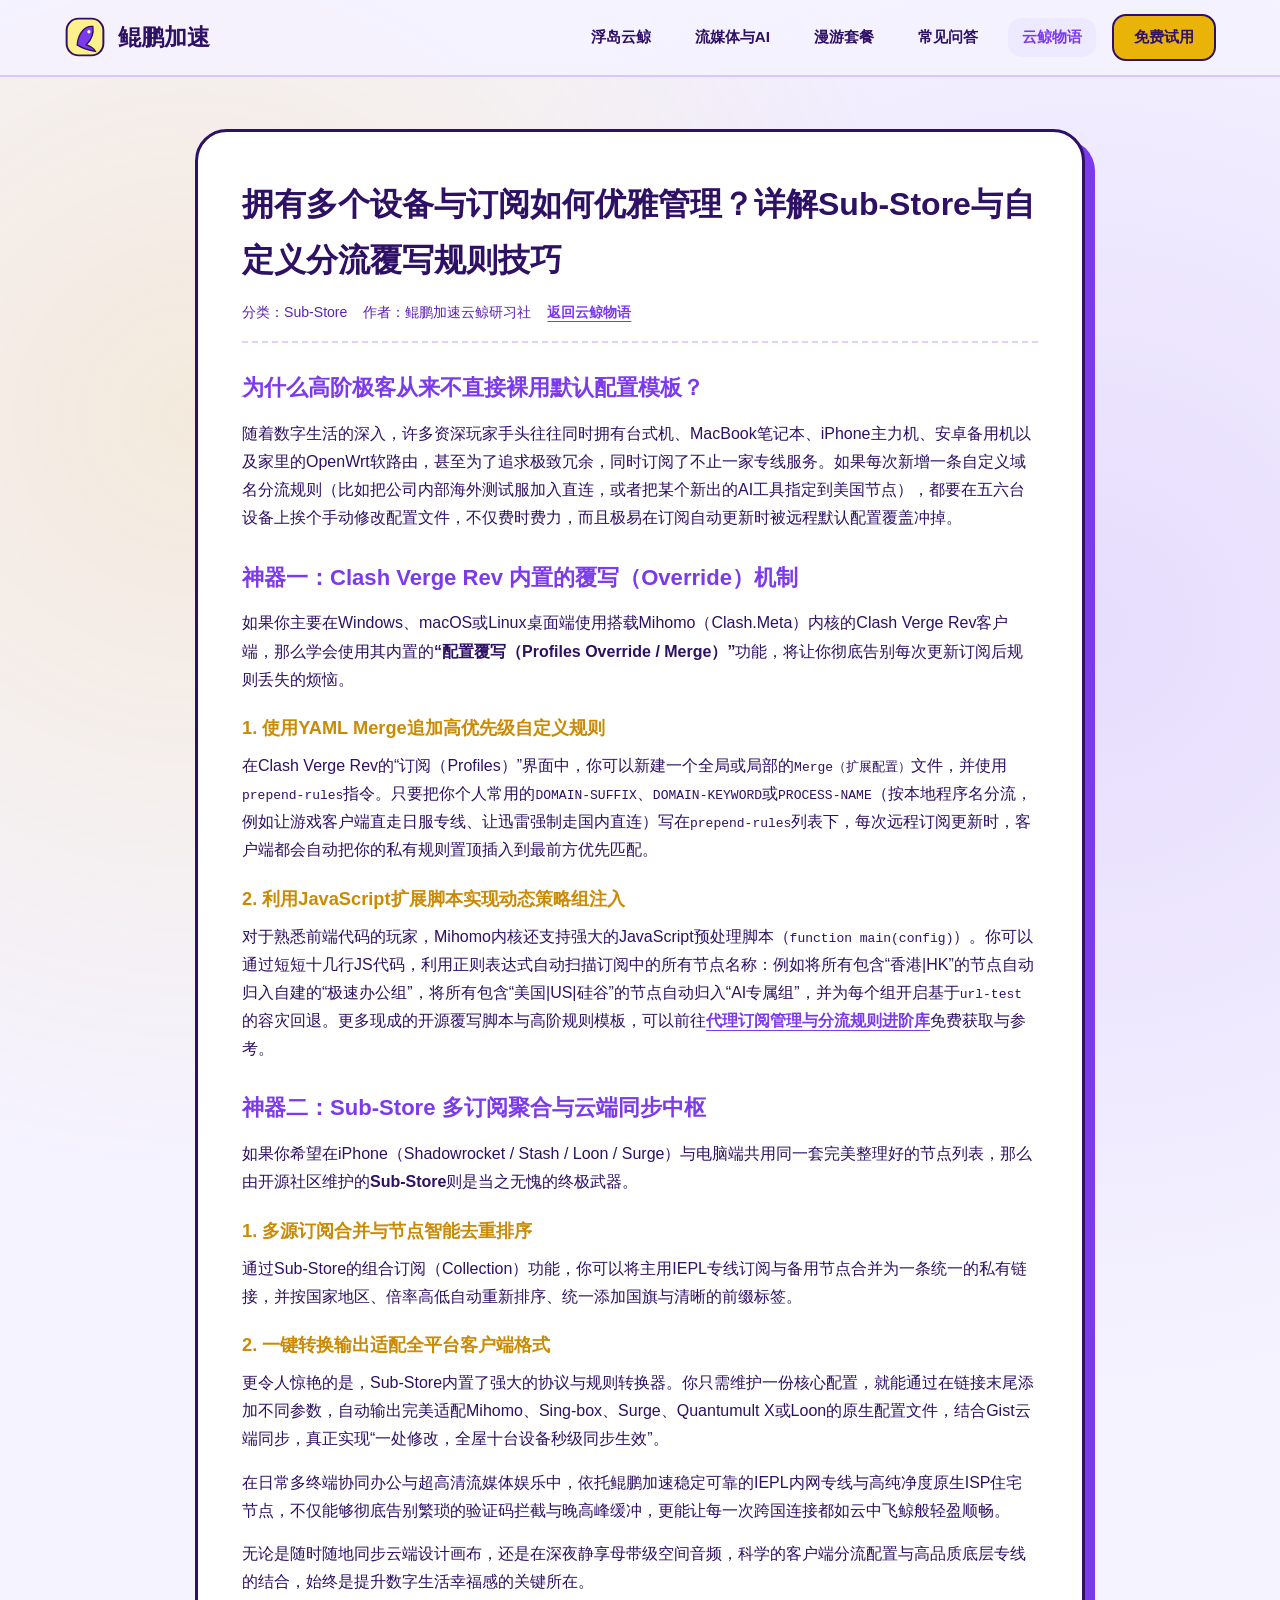
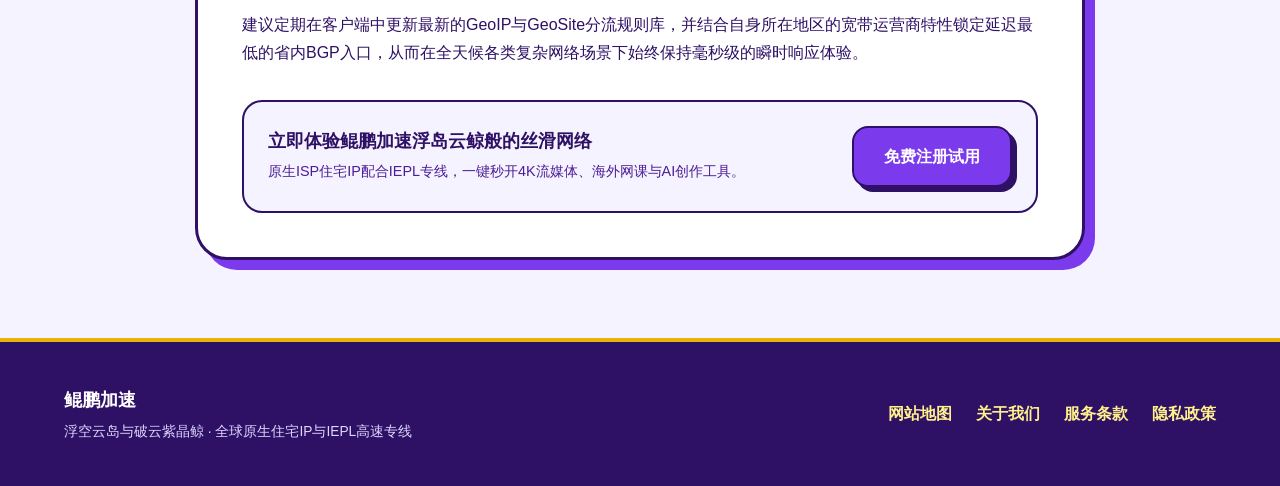
==== clash-verge-substore-subscription-management.html @ 30799417 "Deploy kunpejiasu.mom landing page" ====
<!DOCTYPE html>
<html lang="zh-CN">
<head>
  <meta charset="UTF-8">
  <meta name="viewport" content="width=device-width, initial-scale=1.0">
  <title>拥有多个设备与订阅如何优雅管理？详解Sub-Store与自定义分流覆写规则技巧 - 鲲鹏加速</title>
  <meta name="description" content="面向高阶极客与多设备用户，深入讲解如何利用Sub-Store进行多订阅聚合、节点重命名与正则筛选，以及在Clash Verge Rev中使用JavaScript/YAML覆写实现个性化分流。">
  <link rel="canonical" href="https://kunpejiasu.mom/clash-verge-substore-subscription-management.html">
  <link rel="stylesheet" href="style.css">
</head>
<body>
  <header class="li-header">
  <div class="li-wrap li-nav-row">
    <a href="index.html" class="li-brand">
      <svg width="42" height="42" viewBox="0 0 64 64" fill="none" xmlns="http://www.w3.org/2000/svg" aria-label="鲲鹏加速浮岛紫晶云鲸徽标">
        <rect x="4" y="4" width="56" height="56" rx="18" fill="#FEF08A" stroke="#2E1065" stroke-width="3"/>
        <path d="M20 44 C 22 24, 34 14, 44 16 C 46 28, 40 38, 34 44 C 40 46, 46 50, 48 54 C 36 52, 26 48, 20 44 Z" fill="#7C3AED" stroke="#2E1065" stroke-width="2"/>
        <circle cx="38" cy="24" r="2.5" fill="#FFFFFF"/>
      </svg>
      <span class="li-brand-text">鲲鹏加速</span>
    </a>
    <nav class="li-nav" aria-label="主导航">
      <a href="index.html#features">浮岛云鲸</a>
      <a href="index.html#scenes">流媒体与AI</a>
      <a href="index.html#plans">漫游套餐</a>
      <a href="index.html#faq">常见问答</a>
      <a href="skywhale-notes.html" class="active">云鲸物语</a>
      <a href="https://ww012.twilightaff.com/#/?code=A56DH1Af" class="btn-li-top" rel="nofollow" target="_blank">免费试用</a>
    </nav>
  </div>
</header>
  <main class="li-doc-sec">
    <div class="li-wrap">
      <article class="li-doc-card">
        <h1>拥有多个设备与订阅如何优雅管理？详解Sub-Store与自定义分流覆写规则技巧</h1>
        <div class="li-doc-meta"><span>分类：Sub-Store</span><span>作者：鲲鹏加速云鲸研习社</span><span><a href="skywhale-notes.html">返回云鲸物语</a></span></div>
        <div class="li-doc-body">
          <h2>为什么高阶极客从来不直接裸用默认配置模板？</h2>
<p>随着数字生活的深入，许多资深玩家手头往往同时拥有台式机、MacBook笔记本、iPhone主力机、安卓备用机以及家里的OpenWrt软路由，甚至为了追求极致冗余，同时订阅了不止一家专线服务。如果每次新增一条自定义域名分流规则（比如把公司内部海外测试服加入直连，或者把某个新出的AI工具指定到美国节点），都要在五六台设备上挨个手动修改配置文件，不仅费时费力，而且极易在订阅自动更新时被远程默认配置覆盖冲掉。</p>

<h2>神器一：Clash Verge Rev 内置的覆写（Override）机制</h2>
<p>如果你主要在Windows、macOS或Linux桌面端使用搭载Mihomo（Clash.Meta）内核的Clash Verge Rev客户端，那么学会使用其内置的<strong>“配置覆写（Profiles Override / Merge）”</strong>功能，将让你彻底告别每次更新订阅后规则丢失的烦恼。</p>

<h3>1. 使用YAML Merge追加高优先级自定义规则</h3>
<p>在Clash Verge Rev的“订阅（Profiles）”界面中，你可以新建一个全局或局部的<code>Merge（扩展配置）</code>文件，并使用<code>prepend-rules</code>指令。只要把你个人常用的<code>DOMAIN-SUFFIX</code>、<code>DOMAIN-KEYWORD</code>或<code>PROCESS-NAME</code>（按本地程序名分流，例如让游戏客户端直走日服专线、让迅雷强制走国内直连）写在<code>prepend-rules</code>列表下，每次远程订阅更新时，客户端都会自动把你的私有规则置顶插入到最前方优先匹配。</p>

<h3>2. 利用JavaScript扩展脚本实现动态策略组注入</h3>
<p>对于熟悉前端代码的玩家，Mihomo内核还支持强大的JavaScript预处理脚本（<code>function main(config)</code>）。你可以通过短短十几行JS代码，利用正则表达式自动扫描订阅中的所有节点名称：例如将所有包含“香港|HK”的节点自动归入自建的“极速办公组”，将所有包含“美国|US|硅谷”的节点自动归入“AI专属组”，并为每个组开启基于<code>url-test</code>的容灾回退。更多现成的开源覆写脚本与高阶规则模板，可以前往<a href="https://tizilab.net/" target="_blank">代理订阅管理与分流规则进阶库</a>免费获取与参考。</p>

<h2>神器二：Sub-Store 多订阅聚合与云端同步中枢</h2>
<p>如果你希望在iPhone（Shadowrocket / Stash / Loon / Surge）与电脑端共用同一套完美整理好的节点列表，那么由开源社区维护的<strong>Sub-Store</strong>则是当之无愧的终极武器。</p>

<h3>1. 多源订阅合并与节点智能去重排序</h3>
<p>通过Sub-Store的组合订阅（Collection）功能，你可以将主用IEPL专线订阅与备用节点合并为一条统一的私有链接，并按国家地区、倍率高低自动重新排序、统一添加国旗与清晰的前缀标签。</p>

<h3>2. 一键转换输出适配全平台客户端格式</h3>
<p>更令人惊艳的是，Sub-Store内置了强大的协议与规则转换器。你只需维护一份核心配置，就能通过在链接末尾添加不同参数，自动输出完美适配Mihomo、Sing-box、Surge、Quantumult X或Loon的原生配置文件，结合Gist云端同步，真正实现“一处修改，全屋十台设备秒级同步生效”。</p>

<p>在日常多终端协同办公与超高清流媒体娱乐中，依托鲲鹏加速稳定可靠的IEPL内网专线与高纯净度原生ISP住宅节点，不仅能够彻底告别繁琐的验证码拦截与晚高峰缓冲，更能让每一次跨国连接都如云中飞鲸般轻盈顺畅。</p>
<p>无论是随时随地同步云端设计画布，还是在深夜静享母带级空间音频，科学的客户端分流配置与高品质底层专线的结合，始终是提升数字生活幸福感的关键所在。</p>
<p>建议定期在客户端中更新最新的GeoIP与GeoSite分流规则库，并结合自身所在地区的宽带运营商特性锁定延迟最低的省内BGP入口，从而在全天候各类复杂网络场景下始终保持毫秒级的瞬时响应体验。</p>
        </div>
        <div style="margin-top:32px;padding:24px;background:var(--bg-lilac);border:2px solid var(--ink-aubergine);border-radius:20px;display:flex;justify-content:space-between;align-items:center;flex-wrap:wrap;gap:16px;">
          <div>
            <strong style="font-size:1.1rem;color:var(--ink-aubergine);display:block;">立即体验鲲鹏加速浮岛云鲸般的丝滑网络</strong>
            <span style="font-size:0.9rem;color:#4C1D95;">原生ISP住宅IP配合IEPL专线，一键秒开4K流媒体、海外网课与AI创作工具。</span>
          </div>
          <a href="https://ww012.twilightaff.com/#/?code=A56DH1Af" class="btn-li-violet" rel="nofollow" target="_blank">免费注册试用</a>
        </div>
      </article>
    </div>
  </main>
  <footer class="li-footer">
  <div class="li-wrap li-footer-row">
    <div>
      <strong style="font-size: 1.15rem; color: #FFFFFF;">鲲鹏加速</strong>
      <p style="font-size: 0.86rem; color: #DDD6FE; margin-top: 4px;">浮空云岛与破云紫晶鲸 · 全球原生住宅IP与IEPL高速专线</p>
    </div>
    <div class="li-footer-links">
      <a href="sitemap.html">网站地图</a>
      <a href="about.html">关于我们</a>
      <a href="terms.html">服务条款</a>
      <a href="privacy.html">隐私政策</a>
    </div>
  </div>
</footer>
</body>
</html>
---- style.css ----
/* kunpejiasu.mom - Daylight Lavender-Lilac & Citron-Yellow Floating Sky-Islands */
:root {
  --bg-lilac: #F5F3FF;
  --bg-violet-soft: #EDE9FE;
  --bg-island: #FFFFFF;
  --ink-aubergine: #2E1065;
  --ink-grape: #5B21B6;
  --violet-vivid: #7C3AED;
  --citron-gold: #CA8A04;
  --citron-bright: #EAB308;
  --sky-cyan: #0284C7;
  --border-lilac: rgba(124, 58, 237, 0.24);
  --shadow-island: 8px 8px 0px rgba(124, 58, 237, 0.16);
}

* {
  box-sizing: border-box;
  margin: 0;
  padding: 0;
}

html {
  scroll-behavior: smooth;
  font-family: "PingFang SC", "Hiragino Sans GB", "Microsoft YaHei", sans-serif;
  background-color: var(--bg-lilac);
  color: var(--ink-aubergine);
  line-height: 1.76;
}

body {
  background-color: var(--bg-lilac);
  background-image:
    radial-gradient(circle at 15% 20%, rgba(234, 179, 8, 0.14) 0%, transparent 38%),
    radial-gradient(circle at 85% 30%, rgba(124, 58, 237, 0.12) 0%, transparent 42%);
  overflow-x: hidden;
}

a, a:visited {
  color: var(--violet-vivid);
  text-decoration: underline;
  text-underline-offset: 4px;
  font-weight: 700;
  transition: color 0.2s ease;
}

a:hover {
  color: var(--citron-gold);
}

.li-wrap {
  max-width: 1200px;
  margin: 0 auto;
  padding: 0 24px;
}

/* Header */
.li-header {
  position: sticky;
  top: 0;
  z-index: 100;
  background: rgba(245, 243, 255, 0.94);
  border-bottom: 2px solid var(--border-lilac);
  padding: 14px 0;
}

.li-nav-row {
  display: flex;
  align-items: center;
  justify-content: space-between;
  flex-wrap: wrap;
  gap: 18px;
}

.li-brand {
  display: inline-flex;
  align-items: center;
  gap: 12px;
  text-decoration: none !important;
}

.li-brand-text {
  font-size: 1.44rem;
  font-weight: 900;
  color: var(--ink-aubergine);
}

.li-nav {
  display: flex;
  align-items: center;
  gap: 16px;
  flex-wrap: wrap;
}

.li-nav a, .li-nav a:visited {
  color: var(--ink-aubergine);
  text-decoration: none;
  font-size: 0.95rem;
  font-weight: 700;
  padding: 6px 14px;
  border-radius: 14px;
}

.li-nav a:hover, .li-nav a.active {
  background: var(--bg-violet-soft);
  color: var(--violet-vivid);
}

.btn-li-top, .btn-li-top:visited {
  background: var(--citron-bright) !important;
  color: var(--ink-aubergine) !important;
  text-decoration: none !important;
  padding: 8px 20px !important;
  border-radius: 14px !important;
  border: 2px solid var(--ink-aubergine);
  font-weight: 900;
}

/* Reverse Split Hero (Left Illustration Stage, Right Copy) */
.li-hero {
  padding: 52px 0 74px;
}

.li-hero-reverse {
  display: grid;
  grid-template-columns: 1.12fr 0.88fr;
  gap: 44px;
  align-items: center;
}

.li-island-stage {
  background: linear-gradient(180deg, #DDD6FE 0%, #EDE9FE 55%, #FEF9C3 100%);
  border: 3px solid var(--ink-aubergine);
  border-radius: 42px 16px 42px 16px;
  padding: 18px;
  box-shadow: 12px 12px 0px var(--violet-vivid);
  overflow: hidden;
}

.li-island-stage svg {
  width: 100%;
  height: auto;
  display: block;
}

@keyframes whaleBreachUp {
  0%, 100% { transform: translateY(0px) rotate(0deg); }
  50% { transform: translateY(-16px) rotate(-2deg); }
}

@keyframes islandBob {
  0%, 100% { transform: translateY(0px); }
  50% { transform: translateY(10px); }
}

@keyframes windmillTurn {
  0% { transform: rotate(0deg); }
  100% { transform: rotate(360deg); }
}

.anim-breach-whale {
  animation: whaleBreachUp 4.8s ease-in-out infinite;
  transform-origin: center;
}

.anim-sky-island {
  animation: islandBob 6s ease-in-out infinite;
}

.anim-windmill {
  animation: windmillTurn 9s linear infinite;
  transform-origin: 472px 108px;
}

.li-tag {
  display: inline-block;
  background: #FEF08A;
  color: var(--ink-aubergine);
  border: 2px solid var(--ink-aubergine);
  padding: 5px 16px;
  border-radius: 99px;
  font-size: 0.85rem;
  font-weight: 900;
  margin-bottom: 18px;
}

.li-hero-copy h1 {
  font-size: 2.68rem;
  line-height: 1.24;
  color: var(--ink-aubergine);
  margin-bottom: 18px;
  font-weight: 900;
}

.li-hero-copy h1 span {
  color: var(--violet-vivid);
  background: #FEF08A;
  padding: 0 8px;
  border-radius: 8px;
}

.li-hero-copy p {
  font-size: 1.06rem;
  color: #4C1D95;
  margin-bottom: 28px;
}

.li-cta-group {
  display: flex;
  flex-wrap: wrap;
  gap: 14px;
}

.btn-li-violet, .btn-li-violet:visited {
  display: inline-flex;
  align-items: center;
  justify-content: center;
  background: var(--violet-vivid);
  color: #FFFFFF !important;
  text-decoration: none !important;
  padding: 14px 30px;
  border-radius: 16px;
  border: 2px solid var(--ink-aubergine);
  box-shadow: 5px 5px 0px var(--ink-aubergine);
  font-size: 1.03rem;
  font-weight: 800;
  transition: transform 0.2s ease;
}

.btn-li-violet:hover {
  transform: translate(-2px, -2px);
}

.btn-li-citron, .btn-li-citron:visited {
  display: inline-flex;
  align-items: center;
  justify-content: center;
  background: #FEF08A;
  color: var(--ink-aubergine) !important;
  text-decoration: none !important;
  padding: 14px 24px;
  border-radius: 16px;
  border: 2px solid var(--ink-aubergine);
  box-shadow: 5px 5px 0px var(--violet-vivid);
  font-size: 1rem;
  font-weight: 900;
  transition: transform 0.2s ease;
}

.btn-li-citron:hover {
  transform: translate(-2px, -2px);
}

/* Sections */
.li-sec {
  padding: 74px 0;
}

.li-sec.violet-band {
  background: var(--bg-violet-soft);
  border-top: 2px solid var(--ink-aubergine);
  border-bottom: 2px solid var(--ink-aubergine);
}

.li-sec-head {
  text-align: center;
  max-width: 720px;
  margin: 0 auto 48px;
}

.li-sec-head h2 {
  font-size: 2.1rem;
  color: var(--ink-aubergine);
  margin-bottom: 10px;
  font-weight: 900;
}

/* Asymmetric Cloud-Island Cards */
.li-island-grid {
  display: grid;
  grid-template-columns: repeat(3, 1fr);
  gap: 26px;
}

.li-island-card {
  background: var(--bg-island);
  border: 2px solid var(--ink-aubergine);
  border-radius: 36px 12px 36px 12px;
  padding: 30px 26px;
  box-shadow: var(--shadow-island);
}

.li-island-card h3 {
  font-size: 1.22rem;
  margin: 12px 0 10px;
  color: var(--ink-aubergine);
}

.li-island-card p {
  font-size: 0.94rem;
  color: #4C1D95;
}

/* Pricing */
.li-price-card {
  background: var(--bg-island);
  border: 3px solid var(--ink-aubergine);
  border-radius: 28px;
  padding: 34px 26px;
  box-shadow: var(--shadow-island);
  display: flex;
  flex-direction: column;
  justify-content: space-between;
}

.li-price-card.pop {
  background: #FEFCE8;
  box-shadow: 10px 10px 0px var(--violet-vivid);
}

.li-price-num {
  font-size: 2.45rem;
  font-weight: 900;
  color: var(--violet-vivid);
  margin: 12px 0;
}

.li-ul {
  list-style: none;
  margin: 16px 0 24px;
}

.li-ul li {
  padding: 8px 0;
  border-bottom: 1px dashed var(--border-lilac);
  font-size: 0.94rem;
}

/* 2x2 Grid */
.li-two-grid {
  display: grid;
  grid-template-columns: repeat(2, 1fr);
  gap: 24px;
}

/* Subpage */
.li-doc-sec {
  padding: 52px 0 78px;
}

.li-doc-card {
  max-width: 890px;
  margin: 0 auto;
  background: var(--bg-island);
  border: 3px solid var(--ink-aubergine);
  border-radius: 32px;
  padding: 44px;
  box-shadow: 10px 10px 0px var(--violet-vivid);
}

.li-doc-card h1 {
  font-size: 2rem;
  margin-bottom: 12px;
}

.li-doc-meta {
  font-size: 0.88rem;
  color: var(--ink-grape);
  padding-bottom: 16px;
  margin-bottom: 24px;
  border-bottom: 2px dashed var(--border-lilac);
  display: flex;
  gap: 16px;
  flex-wrap: wrap;
}

.li-doc-body h2 {
  font-size: 1.38rem;
  color: var(--violet-vivid);
  margin: 26px 0 12px;
}

.li-doc-body h3 {
  font-size: 1.14rem;
  color: var(--citron-gold);
  margin: 18px 0 8px;
}

.li-doc-body p {
  margin-bottom: 15px;
}

.li-footer {
  background: var(--ink-aubergine);
  color: #EDE9FE;
  padding: 42px 0;
  border-top: 4px solid var(--citron-bright);
}

.li-footer-row {
  display: flex;
  justify-content: space-between;
  align-items: center;
  flex-wrap: wrap;
  gap: 20px;
}

.li-footer-links {
  display: flex;
  gap: 24px;
  flex-wrap: wrap;
}

.li-footer-links a, .li-footer-links a:visited {
  color: #FEF08A !important;
  text-decoration: none;
}

@media (max-width: 980px) {
  .li-hero-reverse,
  .li-island-grid,
  .li-two-grid {
    grid-template-columns: 1fr;
  }
}

@media (max-width: 768px) {
  .li-nav-row {
    flex-direction: column;
    align-items: flex-start;
  }
  .li-nav {
    display: flex !important;
    width: 100%;
    flex-wrap: wrap;
    gap: 8px;
  }
  .li-hero-copy h1 {
    font-size: 2rem;
  }
  .li-doc-card {
    padding: 24px 18px;
  }
}
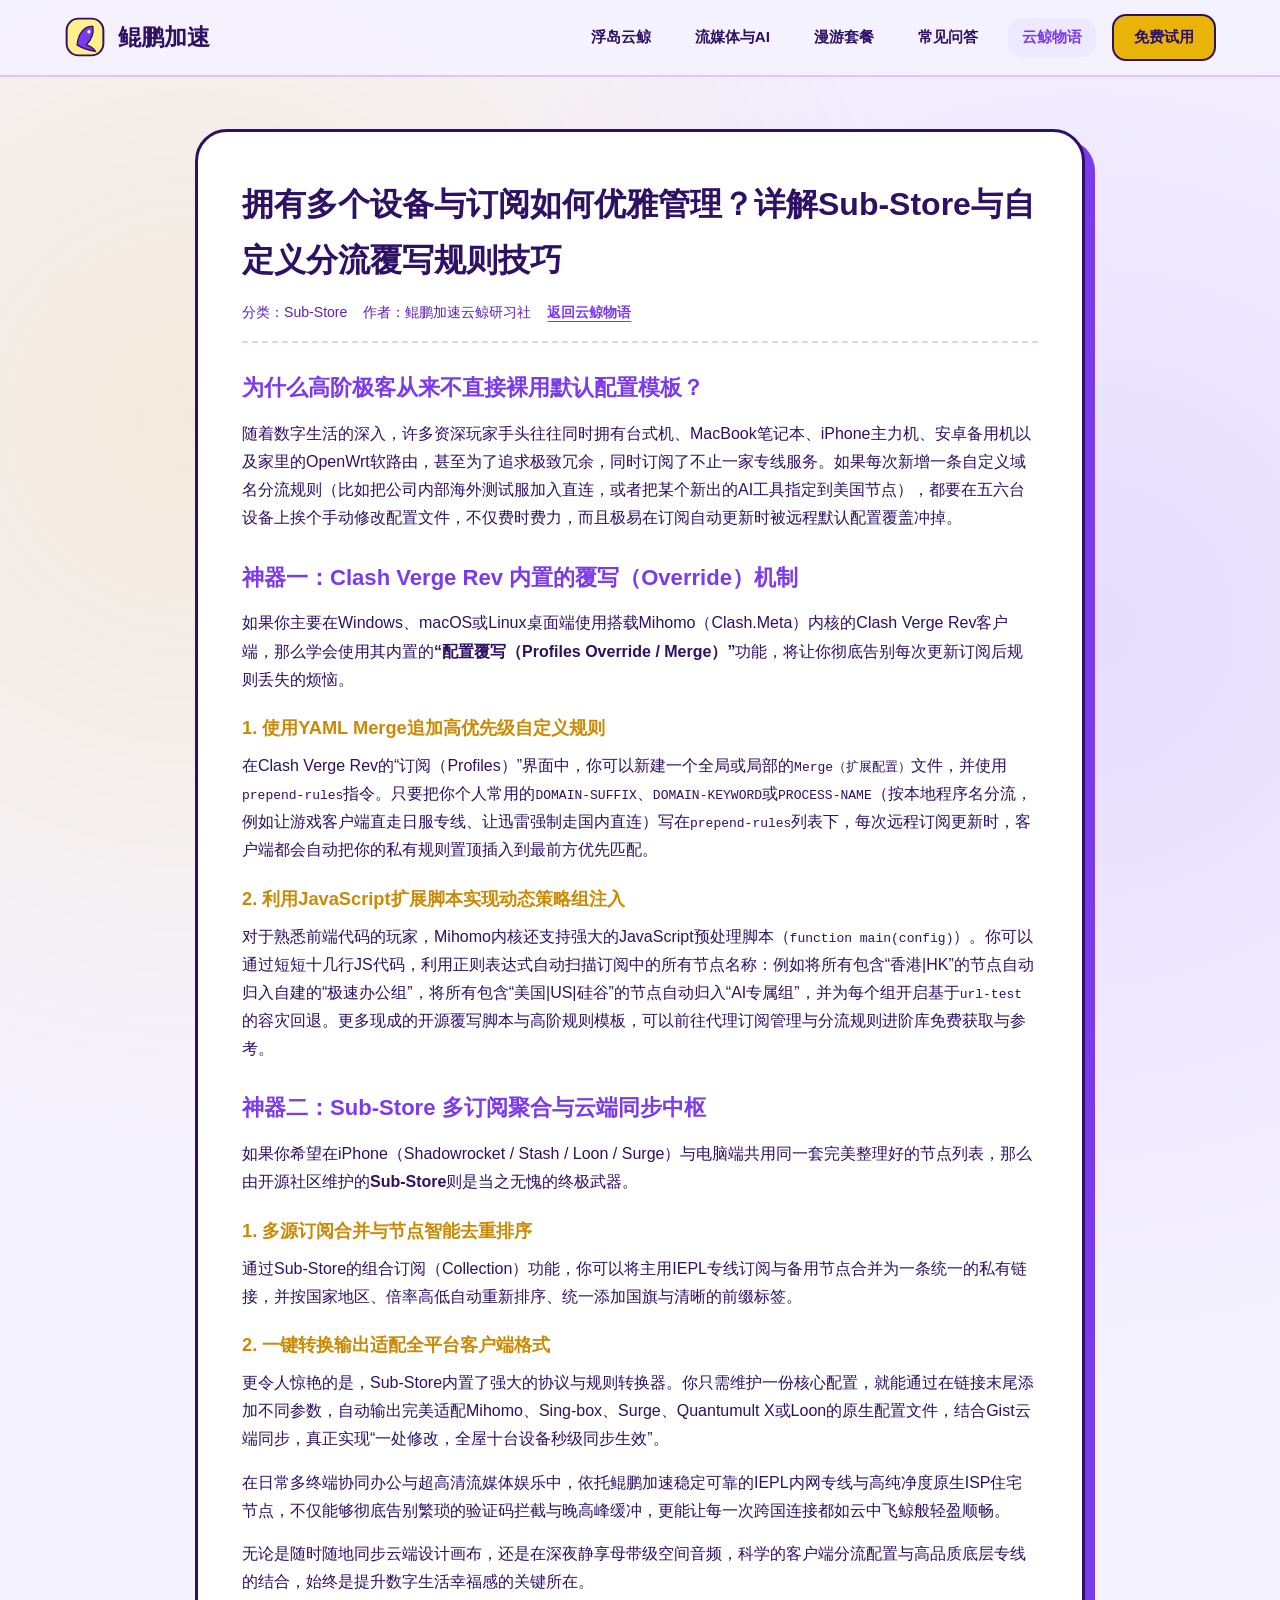
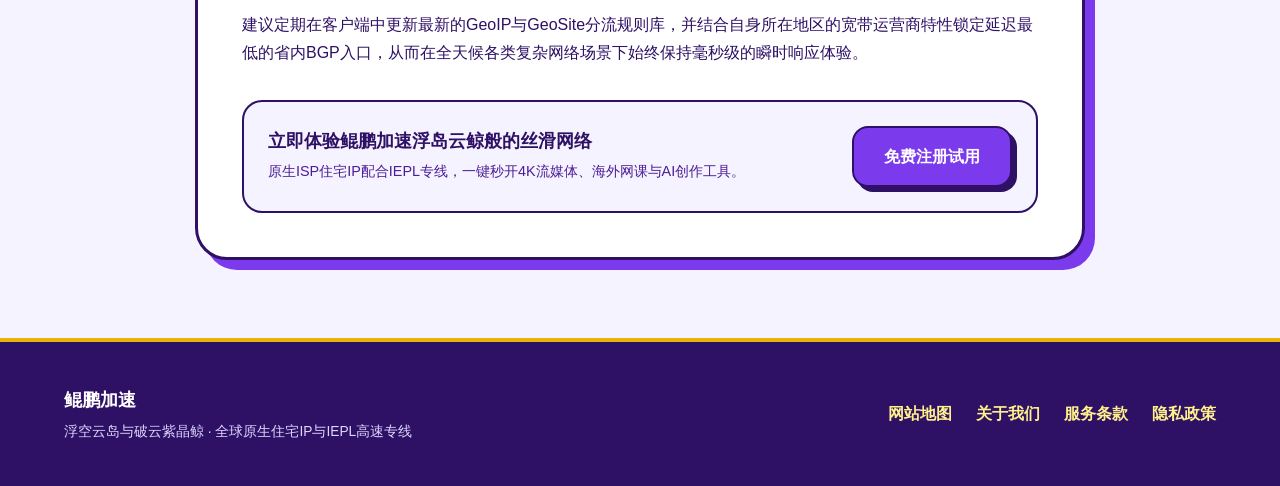
==== commit 161f74ad: "fix: remove external blog links, desensitize subscription terms, and align official landing page sty" ====
--- a/clash-verge-substore-subscription-management.html
+++ b/clash-verge-substore-subscription-management.html
@@ -45,7 +45,7 @@
 <p>在Clash Verge Rev的“订阅（Profiles）”界面中，你可以新建一个全局或局部的<code>Merge（扩展配置）</code>文件，并使用<code>prepend-rules</code>指令。只要把你个人常用的<code>DOMAIN-SUFFIX</code>、<code>DOMAIN-KEYWORD</code>或<code>PROCESS-NAME</code>（按本地程序名分流，例如让游戏客户端直走日服专线、让迅雷强制走国内直连）写在<code>prepend-rules</code>列表下，每次远程订阅更新时，客户端都会自动把你的私有规则置顶插入到最前方优先匹配。</p>
 
 <h3>2. 利用JavaScript扩展脚本实现动态策略组注入</h3>
-<p>对于熟悉前端代码的玩家，Mihomo内核还支持强大的JavaScript预处理脚本（<code>function main(config)</code>）。你可以通过短短十几行JS代码，利用正则表达式自动扫描订阅中的所有节点名称：例如将所有包含“香港|HK”的节点自动归入自建的“极速办公组”，将所有包含“美国|US|硅谷”的节点自动归入“AI专属组”，并为每个组开启基于<code>url-test</code>的容灾回退。更多现成的开源覆写脚本与高阶规则模板，可以前往<a href="https://tizilab.net/" target="_blank">代理订阅管理与分流规则进阶库</a>免费获取与参考。</p>
+<p>对于熟悉前端代码的玩家，Mihomo内核还支持强大的JavaScript预处理脚本（<code>function main(config)</code>）。你可以通过短短十几行JS代码，利用正则表达式自动扫描订阅中的所有节点名称：例如将所有包含“香港|HK”的节点自动归入自建的“极速办公组”，将所有包含“美国|US|硅谷”的节点自动归入“AI专属组”，并为每个组开启基于<code>url-test</code>的容灾回退。更多现成的开源覆写脚本与高阶规则模板，可以前往代理订阅管理与分流规则进阶库免费获取与参考。</p>
 
 <h2>神器二：Sub-Store 多订阅聚合与云端同步中枢</h2>
 <p>如果你希望在iPhone（Shadowrocket / Stash / Loon / Surge）与电脑端共用同一套完美整理好的节点列表，那么由开源社区维护的<strong>Sub-Store</strong>则是当之无愧的终极武器。</p>
